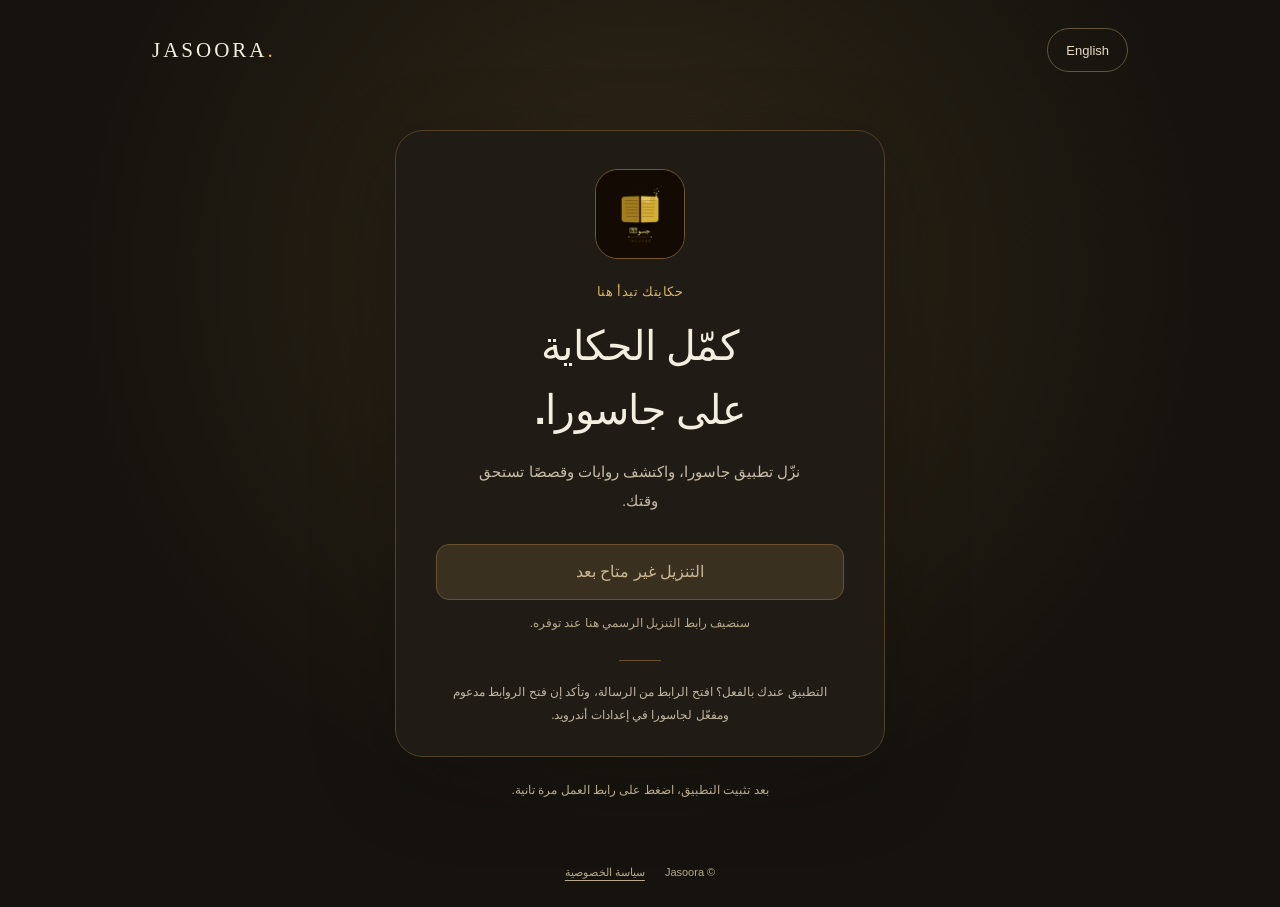
==== jasoora/index.html @ 01827d1b "Publish Jasoora sharing page and Android App Links association" ====
<!doctype html>
<html lang="ar" dir="rtl">
<head>
  <meta charset="utf-8">
  <meta name="viewport" content="width=device-width, initial-scale=1">
  <meta name="theme-color" content="#16130e">
  <meta name="description" content="نزّل تطبيق جاسورا لقراءة الروايات والقصص القصيرة.">
  <meta name="referrer" content="no-referrer">
  <meta http-equiv="Content-Security-Policy" content="default-src 'none'; script-src 'self'; style-src 'self'; img-src 'self'; base-uri 'none'; form-action 'none'; connect-src 'none'">
  <title>اقرأ على جاسورا | Jasoora</title>
  <link rel="icon" href="./icon.png" type="image/png">
  <link rel="stylesheet" href="./style.css">
  <script type="module" src="./page.mjs"></script>
</head>
<body>
  <header class="topbar">
    <a class="brand" href="./" aria-label="جاسورا — Jasoora">JASOORA<span class="brand-dot" aria-hidden="true">.</span></a>
    <button class="language" id="language" type="button" lang="en" hidden>English</button>
  </header>
  <main>
    <section class="card" aria-labelledby="title">
      <div class="emblem"><img src="./icon.png" width="88" height="88" alt="" fetchpriority="high"></div>
      <p class="eyebrow" id="eyebrow">حكايتك تبدأ هنا</p>
      <h1 id="title">كمّل الحكاية<br>على جاسورا.</h1>
      <p class="description" id="description">نزّل تطبيق جاسورا لقراءة هذا العمل، واكتشف روايات وقصصًا تستحق وقتك.</p>
      <div class="download-area">
        <a class="download" id="download" rel="noopener noreferrer" hidden>تنزيل جاسورا لأندرويد <span aria-hidden="true">↓</span></a>
        <button class="download" id="unavailable" type="button" disabled>التنزيل غير متاح بعد</button>
        <p class="status" id="status" role="status">سنضيف رابط التنزيل الرسمي هنا عند توفره.</p>
      </div>
      <div class="divider" aria-hidden="true"></div>
      <p class="installed" id="installed">التطبيق عندك بالفعل؟ افتح الرابط من الرسالة، وتأكد إن فتح الروابط مدعوم ومفعّل لجاسورا في إعدادات أندرويد.</p>
      <noscript><p class="status">فعّل JavaScript لإظهار رابط التنزيل عند توفره.</p></noscript>
    </section>
    <p class="note" id="note">بعد تثبيت التطبيق، اضغط على رابط العمل مرة تانية.</p>
  </main>
  <footer><span>© Jasoora</span><a id="privacy" href="https://eslamsalah5.github.io/jasoora-privacy/" rel="noopener noreferrer">سياسة الخصوصية</a></footer>
</body>
</html>
---- jasoora/style.css ----
:root { color-scheme: dark; font-family: Tahoma, Arial, sans-serif; color: #f4eee1; background: #16130e; font-synthesis: none; }
* { box-sizing: border-box; }
body { margin: 0; min-height: 100svh; display: flex; flex-direction: column; background: radial-gradient(ellipse at 50% 30%, #302616 0, #16130e 62%); }
a { color: inherit; }
[hidden] { display: none !important; }
.topbar { width: min(1040px, 100%); margin-inline: auto; padding: 28px 32px; display: flex; align-items: center; justify-content: space-between; direction: ltr; }
.brand { font-family: Georgia, serif; font-size: 21px; letter-spacing: 3px; text-decoration: none; }
.brand-dot { color: #d7b56b; }
.language { color: #e8dcc5; border: 1px solid #63543a; background: transparent; border-radius: 24px; padding: 10px 18px; font: inherit; font-size: 13px; cursor: pointer; min-height: 44px; }
main { flex: 1; display: grid; justify-items: center; align-content: center; padding: 30px 20px 44px; }
.card { width: min(490px, 100%); text-align: center; background: #201b14; border: 1px solid #51422b; border-radius: 28px; padding: 38px 40px 30px; box-shadow: 0 24px 90px #0003; }
.emblem { width: 90px; height: 90px; margin: 0 auto 25px; border: 1px solid #735a31; border-radius: 23px; overflow: hidden; }
.emblem img { display: block; width: 100%; height: 100%; object-fit: cover; }
.eyebrow { color: #d7b56b; font-size: 13px; margin: 0 0 16px; letter-spacing: .5px; }
h1 { white-space: pre-line; font-size: clamp(30px, 6vw, 41px); font-weight: 700; line-height: 1.55; letter-spacing: -.7px; margin: 0 0 15px; }
.description { color: #c8bca8; font-size: 15px; line-height: 1.95; margin: 0 auto 28px; max-width: 350px; }
.download { display: flex; align-items: center; justify-content: center; gap: 20px; width: 100%; min-height: 56px; padding: 14px 20px; border-radius: 13px; border: 1px solid #dfbc73; background: #dfbc73; color: #21190c; font: inherit; font-size: 16px; font-weight: 700; text-decoration: none; }
a.download:hover { background: #eed09a; }
.download:disabled { background: #3a3020; color: #c9b895; border-color: #685333; cursor: not-allowed; }
.status { font-size: 12px; line-height: 1.85; color: #b7a88d; margin: 12px 0 0; }
.divider { width: 42px; height: 1px; background: #645033; margin: 26px auto 20px; }
.installed { font-size: 12px; line-height: 1.9; color: #c1b6a3; margin: 0; }
.note { font-size: 12px; line-height: 1.9; color: #b9aa92; text-align: center; margin: 22px 10px 0; }
footer { display: flex; flex-wrap: wrap; justify-content: center; gap: 20px; padding: 20px 24px 28px; font-size: 11px; color: #b7a88d; }
footer a { text-underline-offset: 4px; }
a:focus-visible, button:focus-visible { outline: 3px solid #f8dfac; outline-offset: 5px; }
@media (max-width: 420px) { .topbar { padding: 20px 24px; } main { padding: 18px 16px 25px; } .card { padding: 28px 23px 26px; border-radius: 23px; } .emblem { margin-bottom: 20px; } h1 { font-size: 31px; } }
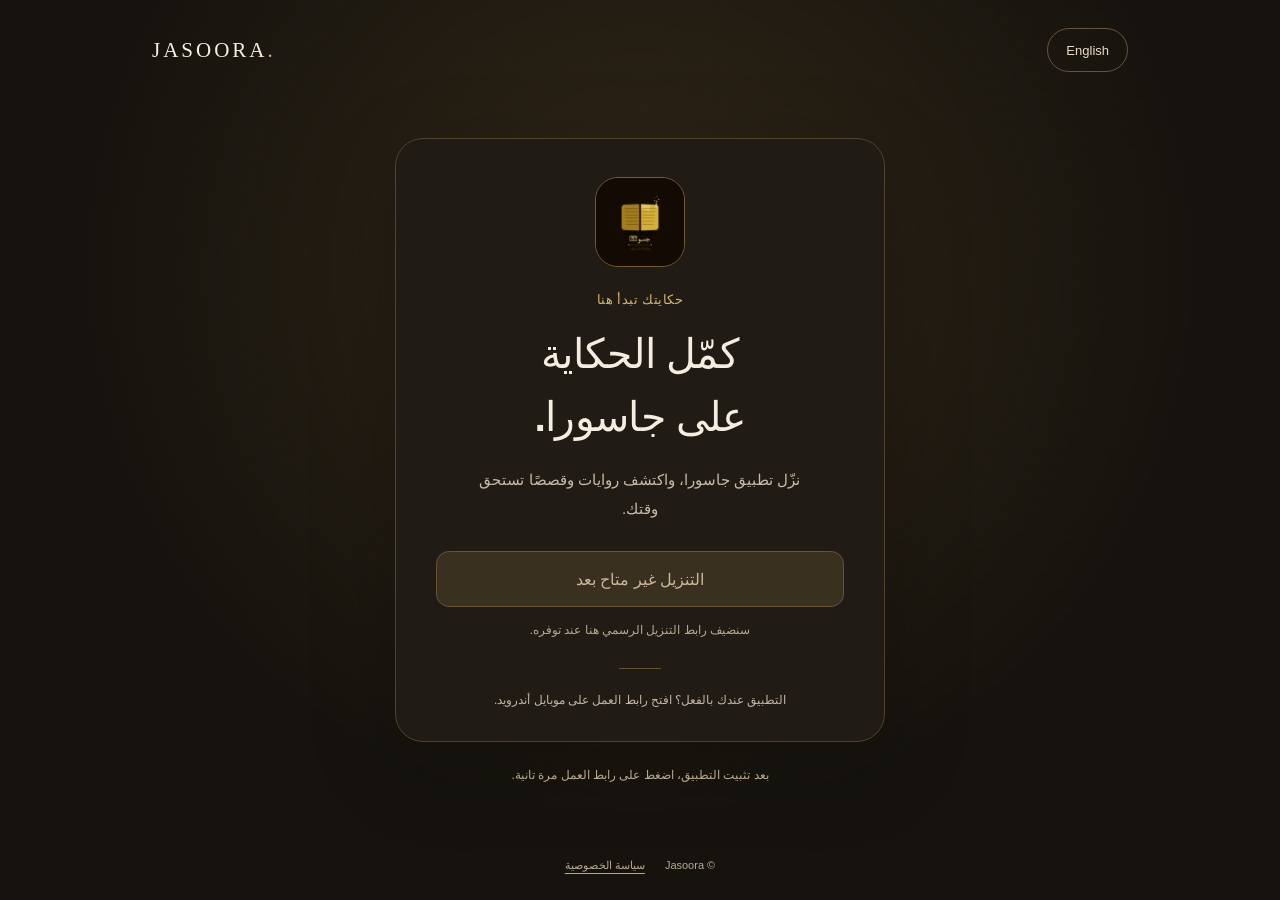
==== commit aea199b4: "Add an explicit Android open-in-app action for shared works" ====
--- a/jasoora/index.html
+++ b/jasoora/index.html
@@ -9,8 +9,8 @@
   <meta http-equiv="Content-Security-Policy" content="default-src 'none'; script-src 'self'; style-src 'self'; img-src 'self'; base-uri 'none'; form-action 'none'; connect-src 'none'">
   <title>اقرأ على جاسورا | Jasoora</title>
   <link rel="icon" href="./icon.png" type="image/png">
-  <link rel="stylesheet" href="./style.css">
-  <script type="module" src="./page.mjs"></script>
+  <link rel="stylesheet" href="./style.css?v=20261020-open-app">
+  <script type="module" src="./page.mjs?v=20261020-open-app"></script>
 </head>
 <body>
   <header class="topbar">
@@ -22,14 +22,15 @@
       <div class="emblem"><img src="./icon.png" width="88" height="88" alt="" fetchpriority="high"></div>
       <p class="eyebrow" id="eyebrow">حكايتك تبدأ هنا</p>
       <h1 id="title">كمّل الحكاية<br>على جاسورا.</h1>
-      <p class="description" id="description">نزّل تطبيق جاسورا لقراءة هذا العمل، واكتشف روايات وقصصًا تستحق وقتك.</p>
+      <p class="description" id="description">افتح هذا العمل على تطبيق جاسورا، واكتشف روايات وقصصًا تستحق وقتك.</p>
       <div class="download-area">
+        <a class="download open-app" id="open-app" hidden>فتح في التطبيق</a>
         <a class="download" id="download" rel="noopener noreferrer" hidden>تنزيل جاسورا لأندرويد <span aria-hidden="true">↓</span></a>
         <button class="download" id="unavailable" type="button" disabled>التنزيل غير متاح بعد</button>
         <p class="status" id="status" role="status">سنضيف رابط التنزيل الرسمي هنا عند توفره.</p>
       </div>
       <div class="divider" aria-hidden="true"></div>
-      <p class="installed" id="installed">التطبيق عندك بالفعل؟ افتح الرابط من الرسالة، وتأكد إن فتح الروابط مدعوم ومفعّل لجاسورا في إعدادات أندرويد.</p>
+      <p class="installed" id="installed">التطبيق عندك بالفعل؟ افتح رابط العمل على موبايل أندرويد.</p>
       <noscript><p class="status">فعّل JavaScript لإظهار رابط التنزيل عند توفره.</p></noscript>
     </section>
     <p class="note" id="note">بعد تثبيت التطبيق، اضغط على رابط العمل مرة تانية.</p>
--- a/jasoora/style.css
+++ b/jasoora/style.css
@@ -16,6 +16,7 @@
 .description { color: #c8bca8; font-size: 15px; line-height: 1.95; margin: 0 auto 28px; max-width: 350px; }
 .download { display: flex; align-items: center; justify-content: center; gap: 20px; width: 100%; min-height: 56px; padding: 14px 20px; border-radius: 13px; border: 1px solid #dfbc73; background: #dfbc73; color: #21190c; font: inherit; font-size: 16px; font-weight: 700; text-decoration: none; }
 a.download:hover { background: #eed09a; }
+.open-app { margin-bottom: 16px; }
 .download:disabled { background: #3a3020; color: #c9b895; border-color: #685333; cursor: not-allowed; }
 .status { font-size: 12px; line-height: 1.85; color: #b7a88d; margin: 12px 0 0; }
 .divider { width: 42px; height: 1px; background: #645033; margin: 26px auto 20px; }
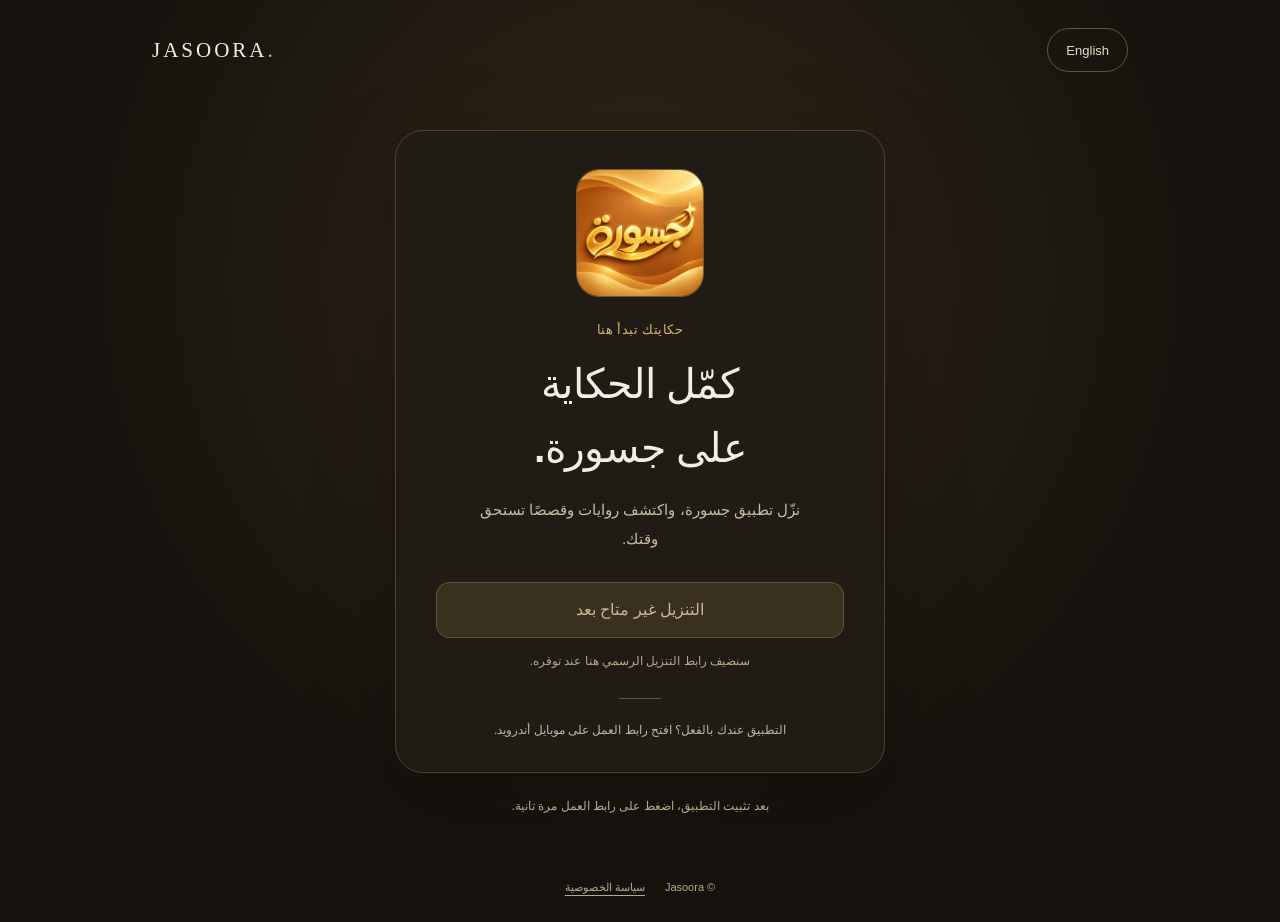
==== commit 6b075d9f: "Correct Jasoora Arabic name and use current gold logo in sharing pages" ====
--- a/jasoora/index.html
+++ b/jasoora/index.html
@@ -1,40 +1,56 @@
-<!doctype html>
-<html lang="ar" dir="rtl">
-<head>
-  <meta charset="utf-8">
-  <meta name="viewport" content="width=device-width, initial-scale=1">
-  <meta name="theme-color" content="#16130e">
-  <meta name="description" content="نزّل تطبيق جاسورا لقراءة الروايات والقصص القصيرة.">
-  <meta name="referrer" content="no-referrer">
-  <meta http-equiv="Content-Security-Policy" content="default-src 'none'; script-src 'self'; style-src 'self'; img-src 'self'; base-uri 'none'; form-action 'none'; connect-src 'none'">
-  <title>اقرأ على جاسورا | Jasoora</title>
-  <link rel="icon" href="./icon.png" type="image/png">
-  <link rel="stylesheet" href="./style.css?v=20261020-open-app">
-  <script type="module" src="./page.mjs?v=20261020-open-app"></script>
-</head>
-<body>
-  <header class="topbar">
-    <a class="brand" href="./" aria-label="جاسورا — Jasoora">JASOORA<span class="brand-dot" aria-hidden="true">.</span></a>
-    <button class="language" id="language" type="button" lang="en" hidden>English</button>
-  </header>
-  <main>
-    <section class="card" aria-labelledby="title">
-      <div class="emblem"><img src="./icon.png" width="88" height="88" alt="" fetchpriority="high"></div>
-      <p class="eyebrow" id="eyebrow">حكايتك تبدأ هنا</p>
-      <h1 id="title">كمّل الحكاية<br>على جاسورا.</h1>
-      <p class="description" id="description">افتح هذا العمل على تطبيق جاسورا، واكتشف روايات وقصصًا تستحق وقتك.</p>
-      <div class="download-area">
-        <a class="download open-app" id="open-app" hidden>فتح في التطبيق</a>
-        <a class="download" id="download" rel="noopener noreferrer" hidden>تنزيل جاسورا لأندرويد <span aria-hidden="true">↓</span></a>
-        <button class="download" id="unavailable" type="button" disabled>التنزيل غير متاح بعد</button>
-        <p class="status" id="status" role="status">سنضيف رابط التنزيل الرسمي هنا عند توفره.</p>
-      </div>
-      <div class="divider" aria-hidden="true"></div>
-      <p class="installed" id="installed">التطبيق عندك بالفعل؟ افتح رابط العمل على موبايل أندرويد.</p>
-      <noscript><p class="status">فعّل JavaScript لإظهار رابط التنزيل عند توفره.</p></noscript>
-    </section>
-    <p class="note" id="note">بعد تثبيت التطبيق، اضغط على رابط العمل مرة تانية.</p>
-  </main>
-  <footer><span>© Jasoora</span><a id="privacy" href="https://eslamsalah5.github.io/jasoora-privacy/" rel="noopener noreferrer">سياسة الخصوصية</a></footer>
-</body>
-</html>
+<!doctype html>
+<html lang="ar" dir="rtl">
+<head>
+  <meta charset="utf-8">
+  <meta name="viewport" content="width=device-width, initial-scale=1">
+  <meta name="theme-color" content="#16130e">
+  <meta name="description" content="نزّل تطبيق جسورة لقراءة الروايات والقصص القصيرة.">
+  <meta property="og:type" content="website">
+  <meta property="og:locale" content="ar_EG">
+  <meta property="og:site_name" content="جسورة | Jasoora">
+  <meta property="og:title" content="اقرأ على جسورة | Jasoora">
+  <meta property="og:description" content="نزّل تطبيق جسورة لقراءة الروايات والقصص القصيرة.">
+  <meta property="og:image" content="https://eslamsalah5.github.io/jasoora/icon.png?v=20261020-brand">
+  <meta property="og:image:type" content="image/png">
+  <meta property="og:image:width" content="1254">
+  <meta property="og:image:height" content="1254">
+  <meta property="og:image:alt" content="شعار جسورة الذهبي">
+  <meta name="twitter:card" content="summary">
+  <meta name="twitter:title" content="اقرأ على جسورة | Jasoora">
+  <meta name="twitter:description" content="نزّل تطبيق جسورة لقراءة الروايات والقصص القصيرة.">
+  <meta name="twitter:image" content="https://eslamsalah5.github.io/jasoora/icon.png?v=20261020-brand">
+  <meta name="twitter:image:alt" content="شعار جسورة الذهبي">
+  <meta name="referrer" content="no-referrer">
+  <meta http-equiv="Content-Security-Policy" content="default-src 'none'; script-src 'self'; style-src 'self'; img-src 'self'; base-uri 'none'; form-action 'none'; connect-src 'none'">
+  <title>اقرأ على جسورة | Jasoora</title>
+  <link rel="icon" href="./icon.png?v=20261020-brand" type="image/png">
+  <link rel="apple-touch-icon" href="./icon.png?v=20261020-brand">
+  <link rel="stylesheet" href="./style.css?v=20261020-brand">
+  <script type="module" src="./page.mjs?v=20261020-brand"></script>
+</head>
+<body>
+  <header class="topbar">
+    <a class="brand" href="./" aria-label="جسورة — Jasoora">JASOORA<span class="brand-dot" aria-hidden="true">.</span></a>
+    <button class="language" id="language" type="button" lang="en" hidden>English</button>
+  </header>
+  <main>
+    <section class="card" aria-labelledby="title">
+      <div class="emblem"><img src="./icon.png?v=20261020-brand" width="128" height="128" alt="جسورة | Jasoora" fetchpriority="high"></div>
+      <p class="eyebrow" id="eyebrow">حكايتك تبدأ هنا</p>
+      <h1 id="title">كمّل الحكاية<br>على جسورة.</h1>
+      <p class="description" id="description">افتح هذا العمل على تطبيق جسورة، واكتشف روايات وقصصًا تستحق وقتك.</p>
+      <div class="download-area">
+        <a class="download open-app" id="open-app" hidden>فتح في التطبيق</a>
+        <a class="download" id="download" rel="noopener noreferrer" hidden>تنزيل جسورة لأندرويد <span aria-hidden="true">↓</span></a>
+        <button class="download" id="unavailable" type="button" disabled>التنزيل غير متاح بعد</button>
+        <p class="status" id="status" role="status">سنضيف رابط التنزيل الرسمي هنا عند توفره.</p>
+      </div>
+      <div class="divider" aria-hidden="true"></div>
+      <p class="installed" id="installed">التطبيق عندك بالفعل؟ افتح رابط العمل على موبايل أندرويد.</p>
+      <noscript><p class="status">فعّل JavaScript لإظهار رابط التنزيل عند توفره.</p></noscript>
+    </section>
+    <p class="note" id="note">بعد تثبيت التطبيق، اضغط على رابط العمل مرة تانية.</p>
+  </main>
+  <footer><span>© Jasoora</span><a id="privacy" href="https://eslamsalah5.github.io/jasoora-privacy/" rel="noopener noreferrer">سياسة الخصوصية</a></footer>
+</body>
+</html>
--- a/jasoora/style.css
+++ b/jasoora/style.css
@@ -1,28 +1,28 @@
-:root { color-scheme: dark; font-family: Tahoma, Arial, sans-serif; color: #f4eee1; background: #16130e; font-synthesis: none; }
-* { box-sizing: border-box; }
-body { margin: 0; min-height: 100svh; display: flex; flex-direction: column; background: radial-gradient(ellipse at 50% 30%, #302616 0, #16130e 62%); }
-a { color: inherit; }
-[hidden] { display: none !important; }
-.topbar { width: min(1040px, 100%); margin-inline: auto; padding: 28px 32px; display: flex; align-items: center; justify-content: space-between; direction: ltr; }
-.brand { font-family: Georgia, serif; font-size: 21px; letter-spacing: 3px; text-decoration: none; }
-.brand-dot { color: #d7b56b; }
-.language { color: #e8dcc5; border: 1px solid #63543a; background: transparent; border-radius: 24px; padding: 10px 18px; font: inherit; font-size: 13px; cursor: pointer; min-height: 44px; }
-main { flex: 1; display: grid; justify-items: center; align-content: center; padding: 30px 20px 44px; }
-.card { width: min(490px, 100%); text-align: center; background: #201b14; border: 1px solid #51422b; border-radius: 28px; padding: 38px 40px 30px; box-shadow: 0 24px 90px #0003; }
-.emblem { width: 90px; height: 90px; margin: 0 auto 25px; border: 1px solid #735a31; border-radius: 23px; overflow: hidden; }
-.emblem img { display: block; width: 100%; height: 100%; object-fit: cover; }
-.eyebrow { color: #d7b56b; font-size: 13px; margin: 0 0 16px; letter-spacing: .5px; }
-h1 { white-space: pre-line; font-size: clamp(30px, 6vw, 41px); font-weight: 700; line-height: 1.55; letter-spacing: -.7px; margin: 0 0 15px; }
-.description { color: #c8bca8; font-size: 15px; line-height: 1.95; margin: 0 auto 28px; max-width: 350px; }
-.download { display: flex; align-items: center; justify-content: center; gap: 20px; width: 100%; min-height: 56px; padding: 14px 20px; border-radius: 13px; border: 1px solid #dfbc73; background: #dfbc73; color: #21190c; font: inherit; font-size: 16px; font-weight: 700; text-decoration: none; }
-a.download:hover { background: #eed09a; }
-.open-app { margin-bottom: 16px; }
-.download:disabled { background: #3a3020; color: #c9b895; border-color: #685333; cursor: not-allowed; }
-.status { font-size: 12px; line-height: 1.85; color: #b7a88d; margin: 12px 0 0; }
-.divider { width: 42px; height: 1px; background: #645033; margin: 26px auto 20px; }
-.installed { font-size: 12px; line-height: 1.9; color: #c1b6a3; margin: 0; }
-.note { font-size: 12px; line-height: 1.9; color: #b9aa92; text-align: center; margin: 22px 10px 0; }
-footer { display: flex; flex-wrap: wrap; justify-content: center; gap: 20px; padding: 20px 24px 28px; font-size: 11px; color: #b7a88d; }
-footer a { text-underline-offset: 4px; }
-a:focus-visible, button:focus-visible { outline: 3px solid #f8dfac; outline-offset: 5px; }
-@media (max-width: 420px) { .topbar { padding: 20px 24px; } main { padding: 18px 16px 25px; } .card { padding: 28px 23px 26px; border-radius: 23px; } .emblem { margin-bottom: 20px; } h1 { font-size: 31px; } }
+:root { color-scheme: dark; font-family: Tahoma, Arial, sans-serif; color: #f4eee1; background: #16130e; font-synthesis: none; }
+* { box-sizing: border-box; }
+body { margin: 0; min-height: 100svh; display: flex; flex-direction: column; background: radial-gradient(ellipse at 50% 30%, #302616 0, #16130e 62%); }
+a { color: inherit; }
+[hidden] { display: none !important; }
+.topbar { width: min(1040px, 100%); margin-inline: auto; padding: 28px 32px; display: flex; align-items: center; justify-content: space-between; direction: ltr; }
+.brand { font-family: Georgia, serif; font-size: 21px; letter-spacing: 3px; text-decoration: none; }
+.brand-dot { color: #d7b56b; }
+.language { color: #e8dcc5; border: 1px solid #63543a; background: transparent; border-radius: 24px; padding: 10px 18px; font: inherit; font-size: 13px; cursor: pointer; min-height: 44px; }
+main { flex: 1; display: grid; justify-items: center; align-content: center; padding: 30px 20px 44px; }
+.card { width: min(490px, 100%); text-align: center; background: #201b14; border: 1px solid #51422b; border-radius: 28px; padding: 38px 40px 30px; box-shadow: 0 24px 90px #0003; }
+.emblem { width: 128px; height: 128px; margin: 0 auto 25px; border: 1px solid #735a31; border-radius: 23px; overflow: hidden; }
+.emblem img { display: block; width: 100%; height: 100%; object-fit: cover; }
+.eyebrow { color: #d7b56b; font-size: 13px; margin: 0 0 16px; letter-spacing: .5px; }
+h1 { white-space: pre-line; font-size: clamp(30px, 6vw, 41px); font-weight: 700; line-height: 1.55; letter-spacing: -.7px; margin: 0 0 15px; }
+.description { color: #c8bca8; font-size: 15px; line-height: 1.95; margin: 0 auto 28px; max-width: 350px; }
+.download { display: flex; align-items: center; justify-content: center; gap: 20px; width: 100%; min-height: 56px; padding: 14px 20px; border-radius: 13px; border: 1px solid #dfbc73; background: #dfbc73; color: #21190c; font: inherit; font-size: 16px; font-weight: 700; text-decoration: none; }
+a.download:hover { background: #eed09a; }
+.open-app { margin-bottom: 16px; }
+.download:disabled { background: #3a3020; color: #c9b895; border-color: #685333; cursor: not-allowed; }
+.status { font-size: 12px; line-height: 1.85; color: #b7a88d; margin: 12px 0 0; }
+.divider { width: 42px; height: 1px; background: #645033; margin: 26px auto 20px; }
+.installed { font-size: 12px; line-height: 1.9; color: #c1b6a3; margin: 0; }
+.note { font-size: 12px; line-height: 1.9; color: #b9aa92; text-align: center; margin: 22px 10px 0; }
+footer { display: flex; flex-wrap: wrap; justify-content: center; gap: 20px; padding: 20px 24px 28px; font-size: 11px; color: #b7a88d; }
+footer a { text-underline-offset: 4px; }
+a:focus-visible, button:focus-visible { outline: 3px solid #f8dfac; outline-offset: 5px; }
+@media (max-width: 420px) { .topbar { padding: 20px 24px; } main { padding: 18px 16px 25px; } .card { padding: 28px 23px 26px; border-radius: 23px; } .emblem { margin-bottom: 20px; } h1 { font-size: 31px; } }
